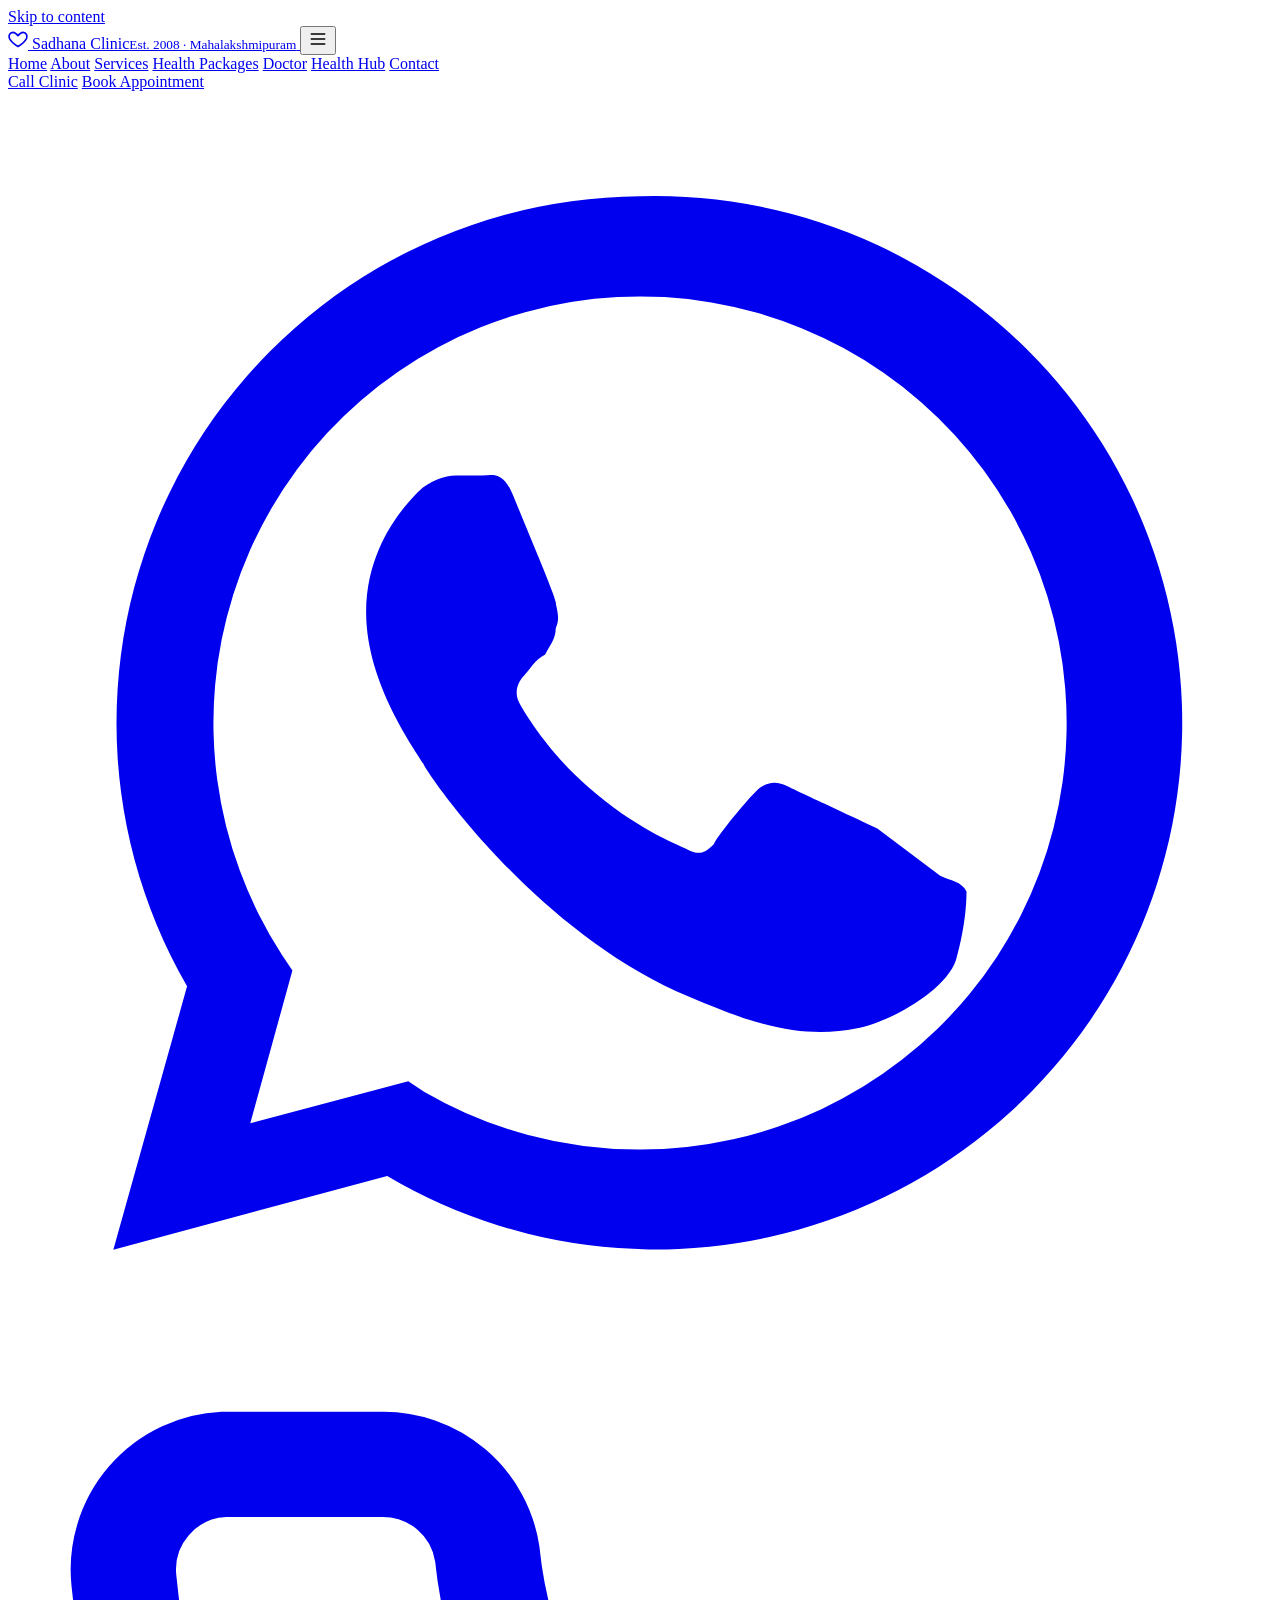
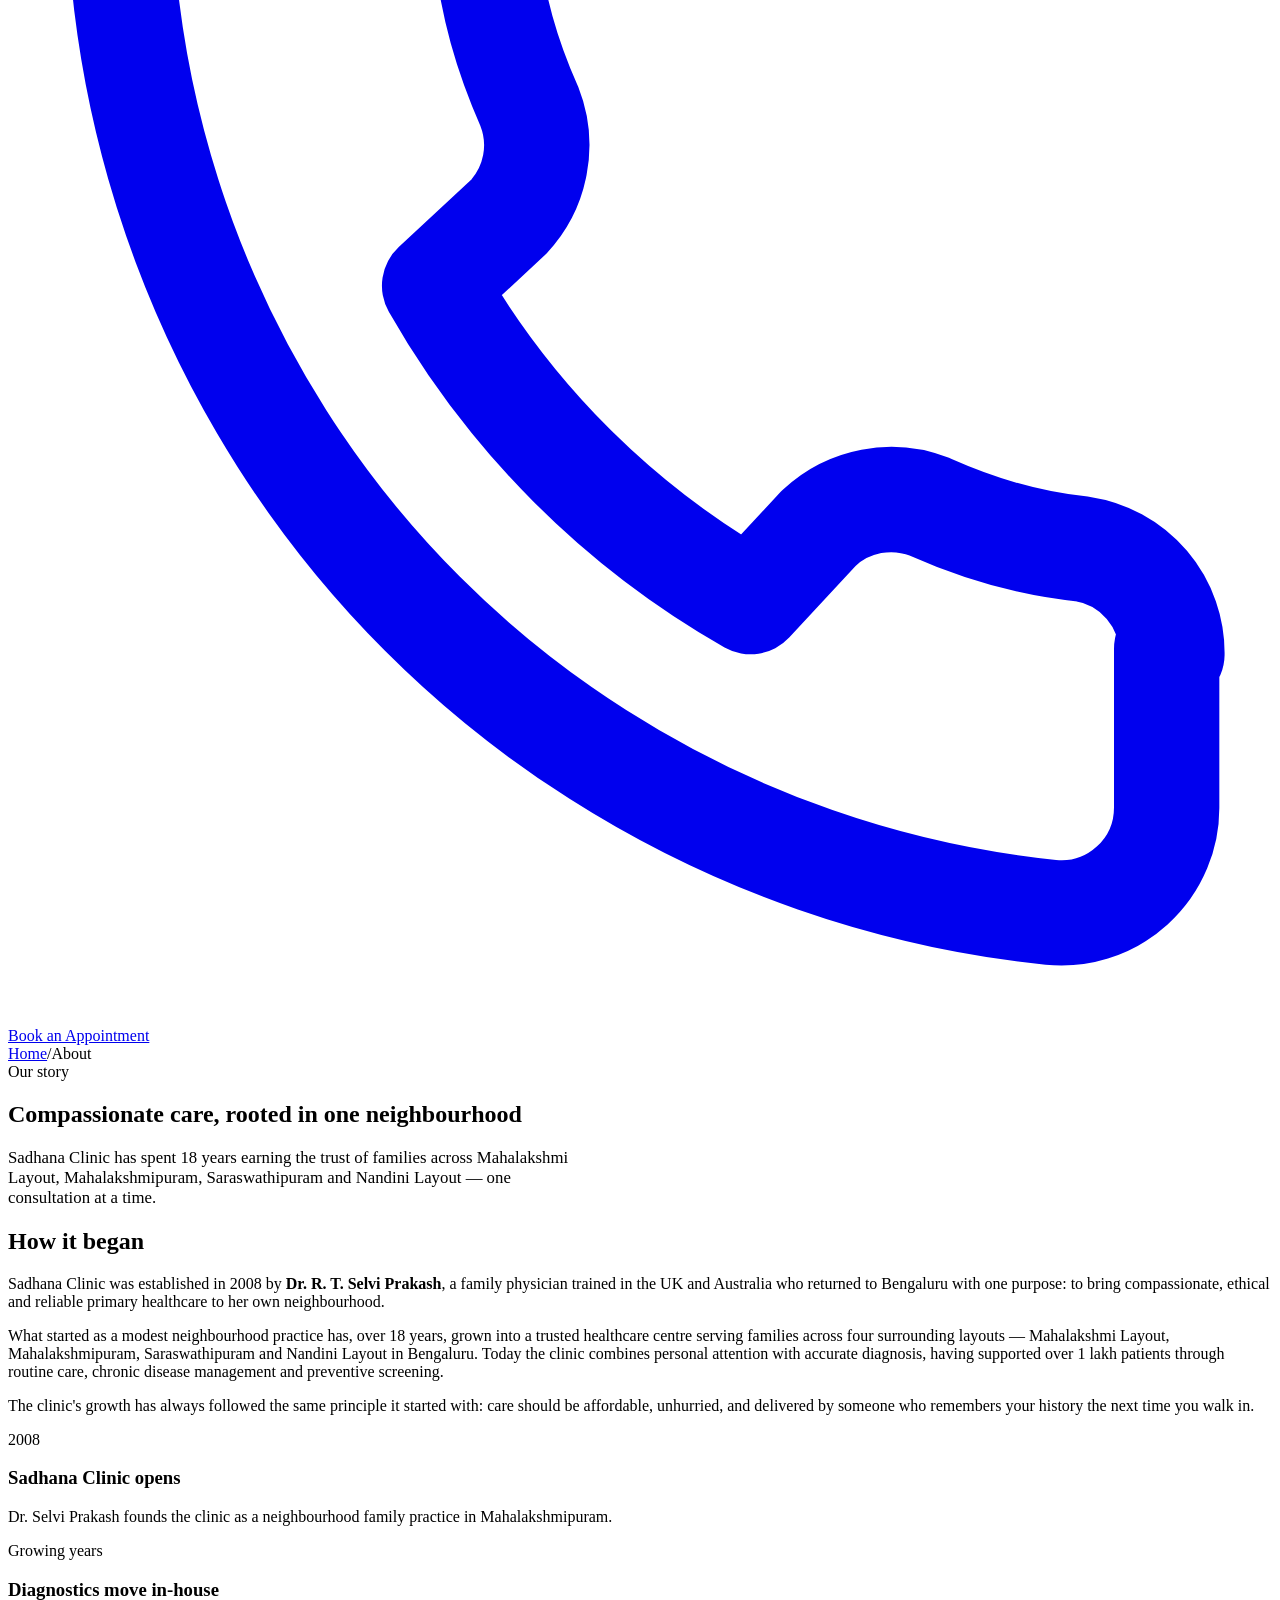
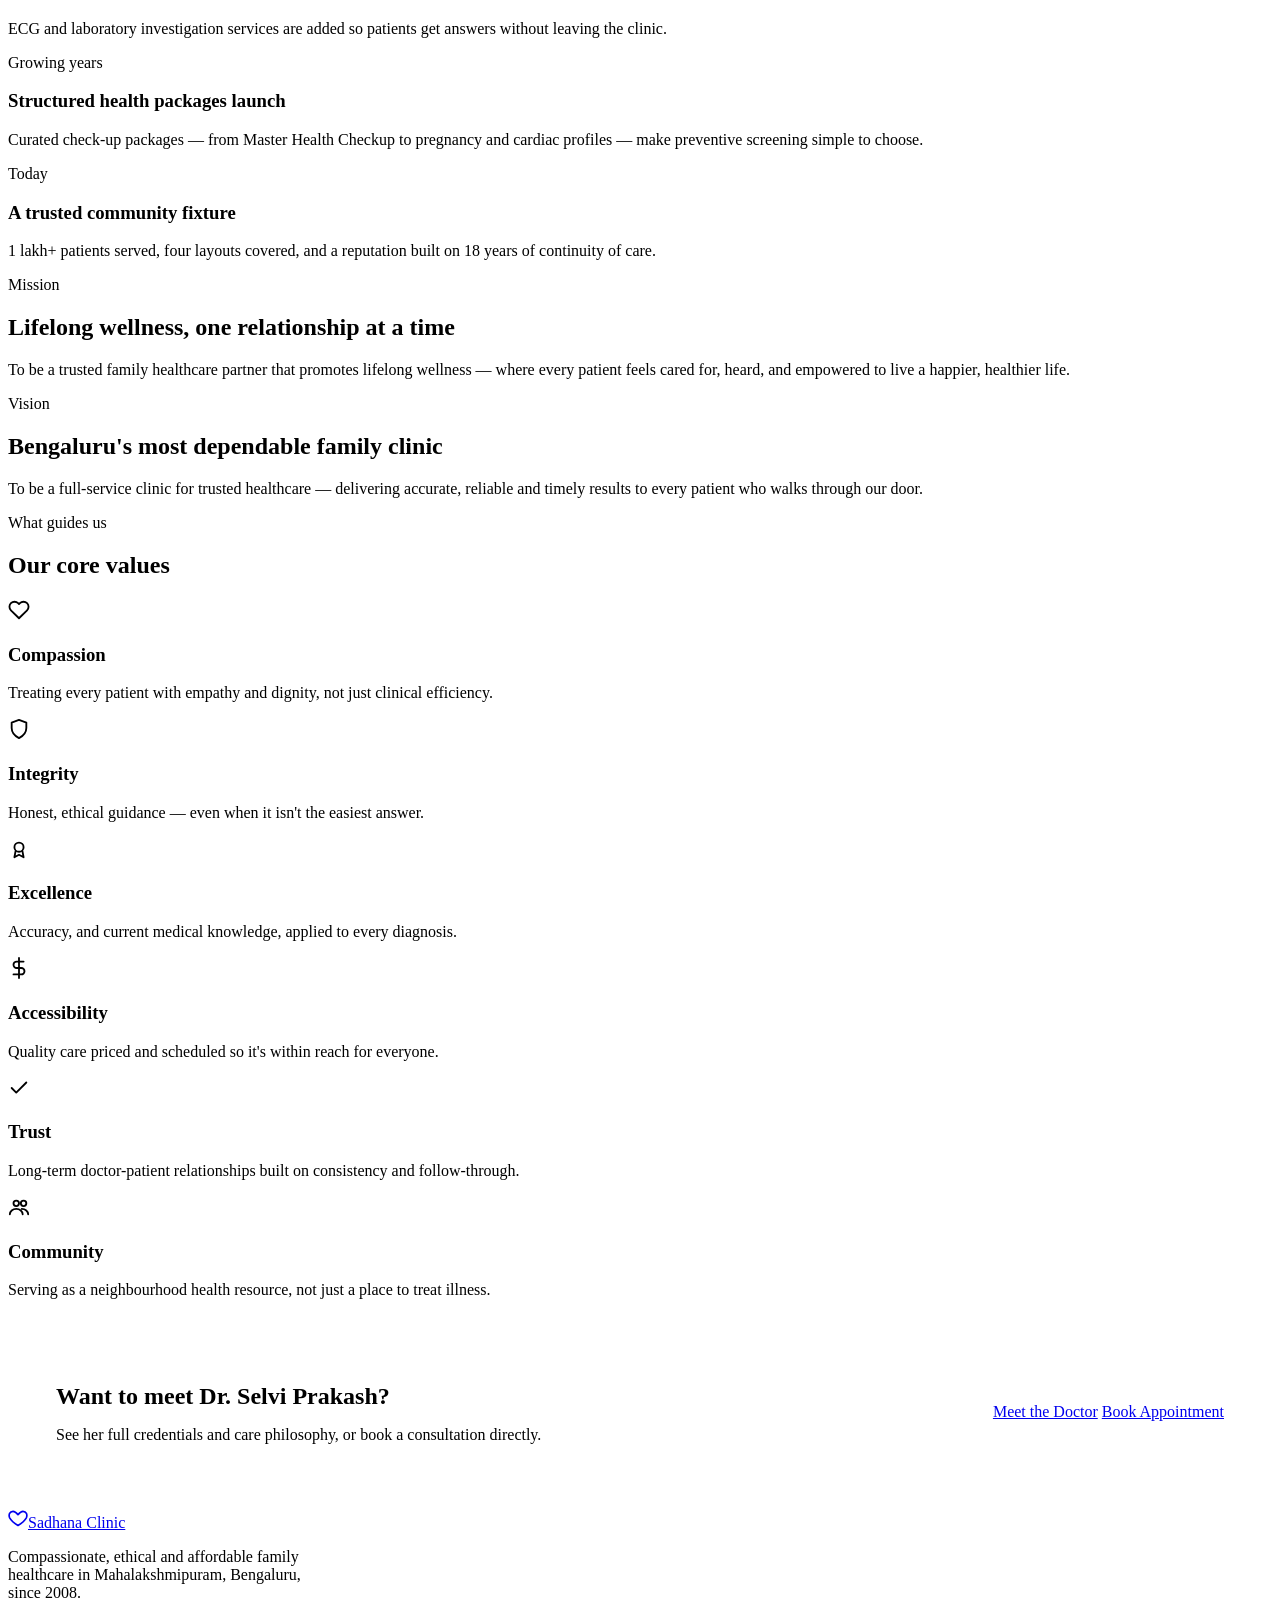
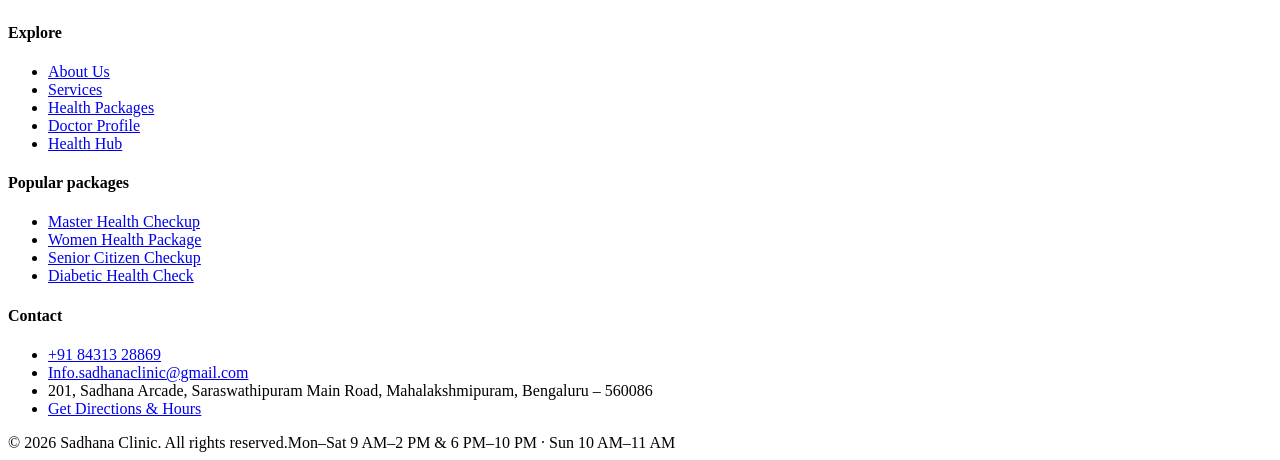
==== about.html @ 7c07351a "Add files via upload" ====
<!doctype html>
<html lang="en">
<head>
<meta charset="utf-8">
<meta name="viewport" content="width=device-width, initial-scale=1">
<title>About — Sadhana Clinic</title>
<meta name="description" content="The story, mission, vision and values behind Sadhana Clinic — a family healthcare practice in Mahalakshmipuram, Bengaluru since 2008.">
<link rel="stylesheet" href="assets/style.css">
</head>
<body>
<a class="skip-link" href="#main">Skip to content</a>

<header class="site">
  <div class="wrap nav-row">
    <a class="brand" href="index.html">
      <span class="mark" aria-hidden="true"><svg width="20" height="20" viewBox="0 0 24 24" fill="none" stroke="currentColor" stroke-width="2" stroke-linecap="round" stroke-linejoin="round"><path d="M12 21s-7.5-4.6-10-9.2C.4 8.1 2 4 6 4c2.3 0 3.7 1.2 6 4 2.3-2.8 3.7-4 6-4 4 0 5.6 4.1 4 7.8-2.5 4.6-10 9.2-10 9.2Z"/></svg></span>
      <span>Sadhana Clinic<small>Est. 2008 · Mahalakshmipuram</small></span>
    </a>
    <button class="nav-toggle" aria-label="Toggle menu" aria-expanded="false"><svg width="20" height="20" viewBox="0 0 24 24" fill="none" stroke="currentColor" stroke-width="2" stroke-linecap="round"><path d="M4 6h16M4 12h16M4 18h16"/></svg></button>
    <nav class="primary" aria-label="Primary">
      <a href="index.html">Home</a>
      <a href="about.html" aria-current="page">About</a>
      <a href="services.html">Services</a>
      <a href="packages.html">Health Packages</a>
      <a href="doctor.html">Doctor</a>
      <a href="health-hub.html">Health Hub</a>
      <a href="contact.html">Contact</a>
    </nav>
    <div class="nav-cta">
      <a class="btn ghost sm" href="tel:+918431328869">Call Clinic</a>
      <a class="btn primary sm" href="contact.html#appointment">Book Appointment</a>
    </div>
  </div>
</header>

<div class="floating-stack">
  <a class="fab whatsapp" href="https://wa.me/918431328869" aria-label="Chat on WhatsApp" target="_blank" rel="noopener"><svg viewBox="0 0 24 24" fill="currentColor" aria-hidden="true"><path d="M12 2a10 10 0 0 0-8.6 15L2 22l5.2-1.4A10 10 0 1 0 12 2Zm0 18.1a8.1 8.1 0 0 1-4.1-1.1l-.3-.2-3 .8.8-2.9-.2-.3A8.1 8.1 0 1 1 12 20.1Zm4.5-6.1c-.2-.1-1.5-.7-1.7-.8-.2-.1-.4-.1-.6.1-.2.2-.7.8-.8 1-.2.2-.3.2-.5.1-.2-.1-1-.4-1.9-1.2-.7-.6-1.2-1.4-1.3-1.6-.1-.2 0-.4.1-.5.1-.1.2-.3.4-.4.1-.2.2-.3.2-.5.1-.2 0-.4 0-.5s-.6-1.5-.8-2c-.2-.5-.4-.4-.6-.4h-.5c-.2 0-.5.1-.7.3-.2.2-1 1-1 2.3 0 1.4 1 2.7 1.1 2.9.1.2 2 3 4.8 4.3.7.3 1.2.5 1.6.6.7.2 1.3.2 1.8.1.6-.1 1.7-.7 1.9-1.3.2-.7.2-1.2.2-1.3-.1-.2-.3-.2-.5-.3Z"/></svg></a>
  <a class="fab call" href="tel:+918431328869" aria-label="Call Sadhana Clinic"><svg viewBox="0 0 24 24" fill="none" stroke="currentColor" stroke-width="2" stroke-linecap="round" stroke-linejoin="round" aria-hidden="true"><path d="M22 16.9v3a2 2 0 0 1-2.2 2 19.8 19.8 0 0 1-8.6-3 19.5 19.5 0 0 1-6-6 19.8 19.8 0 0 1-3-8.7A2 2 0 0 1 4.1 2h3a2 2 0 0 1 2 1.7c.1 1 .4 2 .8 2.9a2 2 0 0 1-.4 2.1L8.1 10a16 16 0 0 0 6 6l1.3-1.4a2 2 0 0 1 2.1-.4c.9.4 1.9.7 2.9.8a2 2 0 0 1 1.7 2Z"/></svg></a>
</div>
<div class="mobile-book-bar"><a class="btn primary" href="contact.html#appointment">Book an Appointment</a></div>

<main id="main">

<section class="page-hero">
  <div class="wrap">
    <div class="breadcrumb"><a href="index.html">Home</a><span>/</span><span>About</span></div>
    <span class="eyebrow">Our story</span>
    <h1>Compassionate care, rooted in one neighbourhood</h1>
    <p style="font-size:1.05rem;max-width:70ch">Sadhana Clinic has spent 18 years earning the trust of families across Mahalakshmi Layout, Mahalakshmipuram, Saraswathipuram and Nandini Layout — one consultation at a time.</p>
  </div>
</section>

<section>
  <div class="wrap two-col">
    <div>
      <h2>How it began</h2>
      <p>Sadhana Clinic was established in 2008 by <strong>Dr. R. T. Selvi Prakash</strong>, a family physician trained in the UK and Australia who returned to Bengaluru with one purpose: to bring compassionate, ethical and reliable primary healthcare to her own neighbourhood.</p>
      <p>What started as a modest neighbourhood practice has, over 18 years, grown into a trusted healthcare centre serving families across four surrounding layouts — Mahalakshmi Layout, Mahalakshmipuram, Saraswathipuram and Nandini Layout in Bengaluru. Today the clinic combines personal attention with accurate diagnosis, having supported over 1 lakh patients through routine care, chronic disease management and preventive screening.</p>
      <p>The clinic's growth has always followed the same principle it started with: care should be affordable, unhurried, and delivered by someone who remembers your history the next time you walk in.</p>
    </div>
    <div class="timeline">
      <div class="item"><span class="yr">2008</span><h3>Sadhana Clinic opens</h3><p class="muted">Dr. Selvi Prakash founds the clinic as a neighbourhood family practice in Mahalakshmipuram.</p></div>
      <div class="item"><span class="yr">Growing years</span><h3>Diagnostics move in-house</h3><p class="muted">ECG and laboratory investigation services are added so patients get answers without leaving the clinic.</p></div>
      <div class="item"><span class="yr">Growing years</span><h3>Structured health packages launch</h3><p class="muted">Curated check-up packages — from Master Health Checkup to pregnancy and cardiac profiles — make preventive screening simple to choose.</p></div>
      <div class="item"><span class="yr">Today</span><h3>A trusted community fixture</h3><p class="muted">1 lakh+ patients served, four layouts covered, and a reputation built on 18 years of continuity of care.</p></div>
    </div>
  </div>
</section>

<section class="band-alt">
  <div class="wrap two-col">
    <div class="card raised">
      <span class="eyebrow">Mission</span>
      <h2 style="font-size:1.5rem">Lifelong wellness, one relationship at a time</h2>
      <p class="muted">To be a trusted family healthcare partner that promotes lifelong wellness — where every patient feels cared for, heard, and empowered to live a happier, healthier life.</p>
    </div>
    <div class="card raised">
      <span class="eyebrow">Vision</span>
      <h2 style="font-size:1.5rem">Bengaluru's most dependable family clinic</h2>
      <p class="muted">To be a full-service clinic for trusted healthcare — delivering accurate, reliable and timely results to every patient who walks through our door.</p>
    </div>
  </div>
</section>

<section>
  <div class="wrap">
    <div class="section-head center">
      <span class="eyebrow">What guides us</span>
      <h2>Our core values</h2>
    </div>
    <div class="values-grid">
      <div class="card"><span class="ic" aria-hidden="true"><svg width="22" height="22" viewBox="0 0 24 24" fill="none" stroke="currentColor" stroke-width="2" stroke-linecap="round" stroke-linejoin="round"><path d="M20.8 4.6a5.5 5.5 0 0 0-7.8 0L12 5.6l-1-1a5.5 5.5 0 1 0-7.8 7.8L12 21l8.8-8.6a5.5 5.5 0 0 0 0-7.8Z"/></svg></span><h3>Compassion</h3><p class="muted">Treating every patient with empathy and dignity, not just clinical efficiency.</p></div>
      <div class="card"><span class="ic" aria-hidden="true"><svg width="22" height="22" viewBox="0 0 24 24" fill="none" stroke="currentColor" stroke-width="2" stroke-linecap="round" stroke-linejoin="round"><path d="M12 2 4 5v6c0 5 3.4 8.7 8 11 4.6-2.3 8-6 8-11V5Z"/></svg></span><h3>Integrity</h3><p class="muted">Honest, ethical guidance — even when it isn't the easiest answer.</p></div>
      <div class="card"><span class="ic" aria-hidden="true"><svg width="22" height="22" viewBox="0 0 24 24" fill="none" stroke="currentColor" stroke-width="2" stroke-linecap="round" stroke-linejoin="round"><path d="M12 15a5 5 0 1 0 0-10 5 5 0 0 0 0 10Z"/><path d="M8.2 14.5 7 21l5-2.7L17 21l-1.2-6.5"/></svg></span><h3>Excellence</h3><p class="muted">Accuracy, and current medical knowledge, applied to every diagnosis.</p></div>
      <div class="card"><span class="ic" aria-hidden="true"><svg width="22" height="22" viewBox="0 0 24 24" fill="none" stroke="currentColor" stroke-width="2" stroke-linecap="round" stroke-linejoin="round"><path d="M12 1v22M17 5H9.5a3.5 3.5 0 0 0 0 7h5a3.5 3.5 0 0 1 0 7H6"/></svg></span><h3>Accessibility</h3><p class="muted">Quality care priced and scheduled so it's within reach for everyone.</p></div>
      <div class="card"><span class="ic" aria-hidden="true"><svg width="22" height="22" viewBox="0 0 24 24" fill="none" stroke="currentColor" stroke-width="2" stroke-linecap="round" stroke-linejoin="round"><path d="M20 6 9 17l-5-5"/></svg></span><h3>Trust</h3><p class="muted">Long-term doctor-patient relationships built on consistency and follow-through.</p></div>
      <div class="card"><span class="ic" aria-hidden="true"><svg width="22" height="22" viewBox="0 0 24 24" fill="none" stroke="currentColor" stroke-width="2" stroke-linecap="round" stroke-linejoin="round"><circle cx="9" cy="8" r="3"/><circle cx="17" cy="8" r="3"/><path d="M2 20c0-3.3 3.1-6 7-6s7 2.7 7 6M15 14c3.9 0 7 2.7 7 6"/></svg></span><h3>Community</h3><p class="muted">Serving as a neighbourhood health resource, not just a place to treat illness.</p></div>
    </div>
  </div>
</section>

<section class="band-alt" id="contact-cta">
  <div class="wrap card raised" style="padding:clamp(28px,4vw,48px); display:flex; flex-wrap:wrap; gap:24px; align-items:center; justify-content:space-between;">
    <div><h2 style="margin-bottom:.3em">Want to meet Dr. Selvi Prakash?</h2><p class="muted mt-0">See her full credentials and care philosophy, or book a consultation directly.</p></div>
    <div class="hero-ctas" style="margin:0">
      <a class="btn primary" href="doctor.html">Meet the Doctor</a>
      <a class="btn ghost" href="contact.html#appointment">Book Appointment</a>
    </div>
  </div>
</section>

</main>

<footer class="site">
  <div class="wrap foot-grid">
    <div>
      <a class="brand" href="index.html" style="margin-bottom:12px;"><span class="mark" aria-hidden="true"><svg width="20" height="20" viewBox="0 0 24 24" fill="none" stroke="currentColor" stroke-width="2" stroke-linecap="round" stroke-linejoin="round"><path d="M12 21s-7.5-4.6-10-9.2C.4 8.1 2 4 6 4c2.3 0 3.7 1.2 6 4 2.3-2.8 3.7-4 6-4 4 0 5.6 4.1 4 7.8-2.5 4.6-10 9.2-10 9.2Z"/></svg></span><span>Sadhana Clinic</span></a>
      <p class="muted" style="max-width:38ch">Compassionate, ethical and affordable family healthcare in Mahalakshmipuram, Bengaluru, since 2008.</p>
    </div>
    <div><h4>Explore</h4><ul><li><a href="about.html">About Us</a></li><li><a href="services.html">Services</a></li><li><a href="packages.html">Health Packages</a></li><li><a href="doctor.html">Doctor Profile</a></li><li><a href="health-hub.html">Health Hub</a></li></ul></div>
    <div><h4>Popular packages</h4><ul><li><a href="packages.html#master-health-checkup">Master Health Checkup</a></li><li><a href="packages.html#women-health-package">Women Health Package</a></li><li><a href="packages.html#senior-citizen-health-checkup">Senior Citizen Checkup</a></li><li><a href="packages.html#diabetic-health-check-up">Diabetic Health Check</a></li></ul></div>
    <div><h4>Contact</h4><ul><li><a href="tel:+918431328869">+91 84313 28869</a></li><li><a href="mailto:Info.sadhanaclinic@gmail.com">Info.sadhanaclinic@gmail.com</a></li><li><span class="muted">201, Sadhana Arcade, Saraswathipuram Main Road, Mahalakshmipuram, Bengaluru – 560086</span></li><li><a href="contact.html">Get Directions &amp; Hours</a></li></ul></div>
  </div>
  <div class="wrap foot-bottom"><span>© <span data-year>2026</span> Sadhana Clinic. All rights reserved.</span><span>Mon–Sat 9 AM–2 PM &amp; 6 PM–10 PM · Sun 10 AM–11 AM</span></div>
</footer>

<script src="assets/script.js"></script>
</body>
</html>
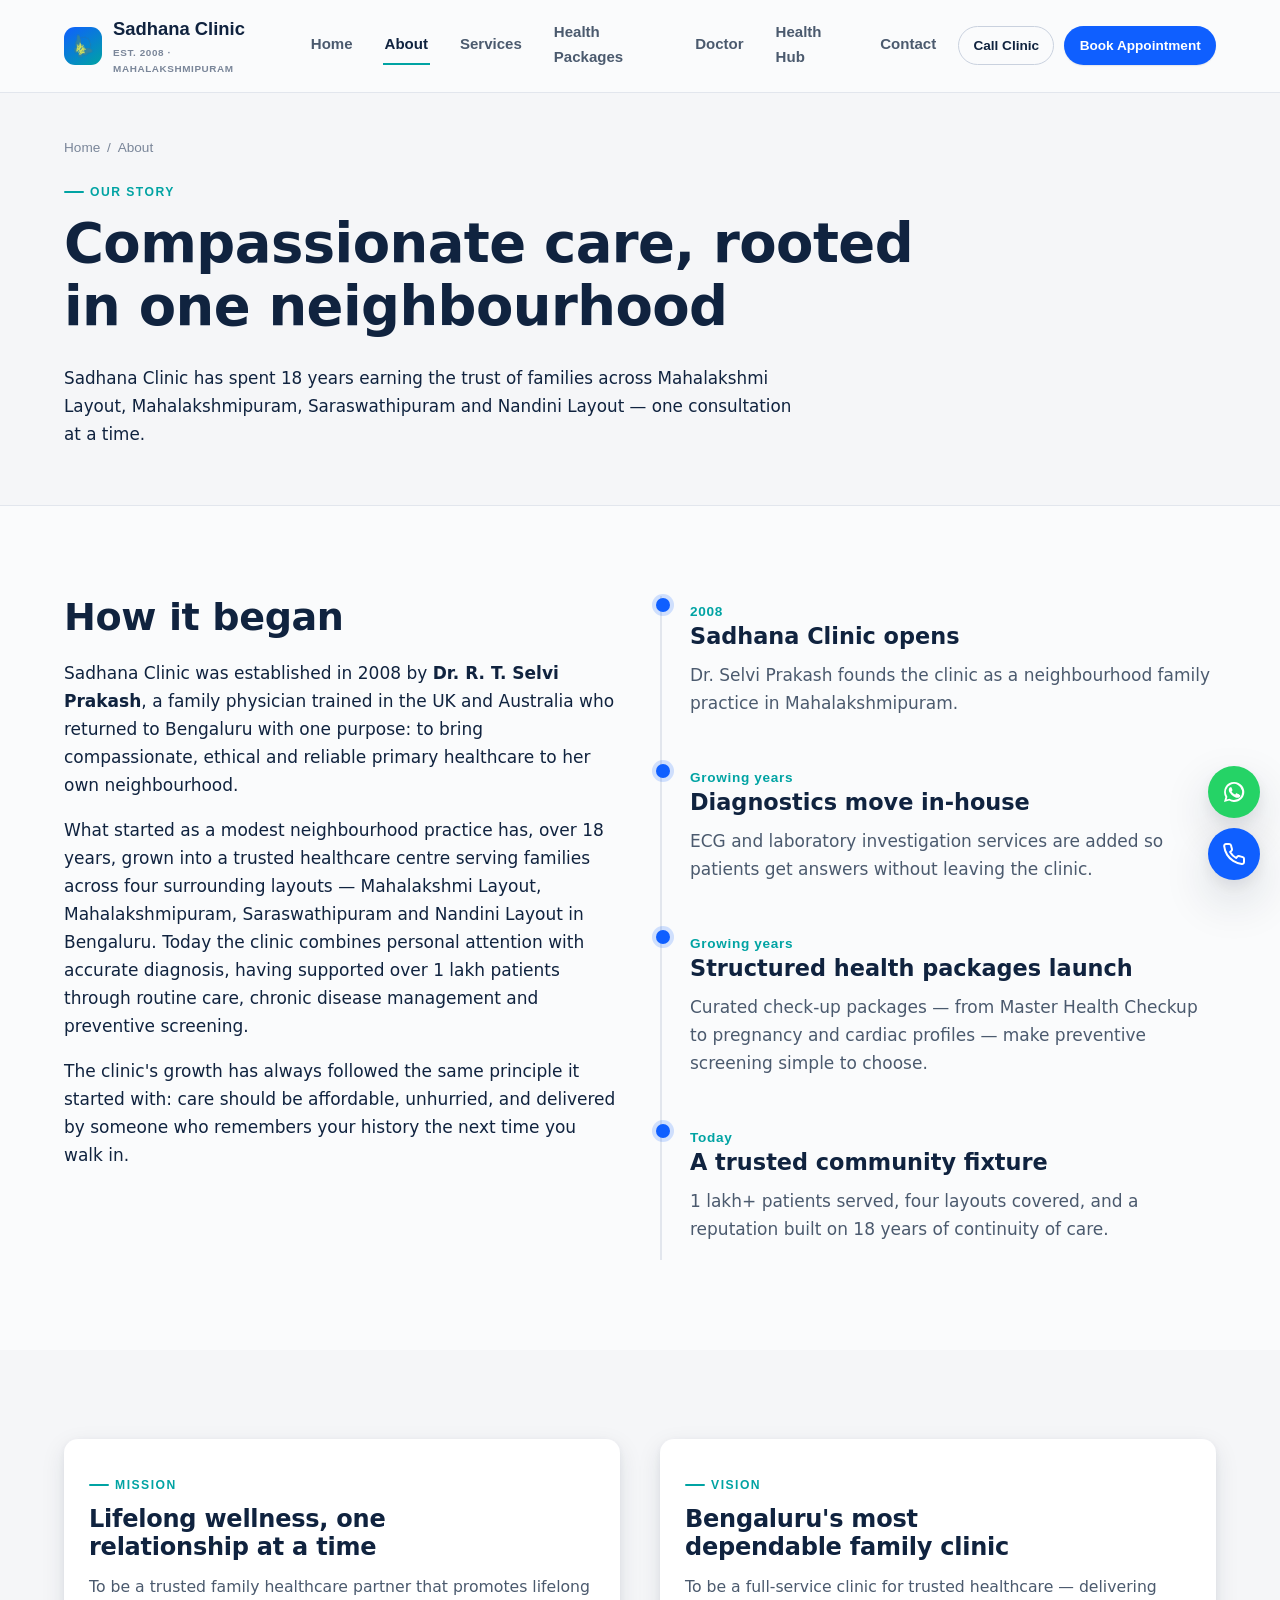
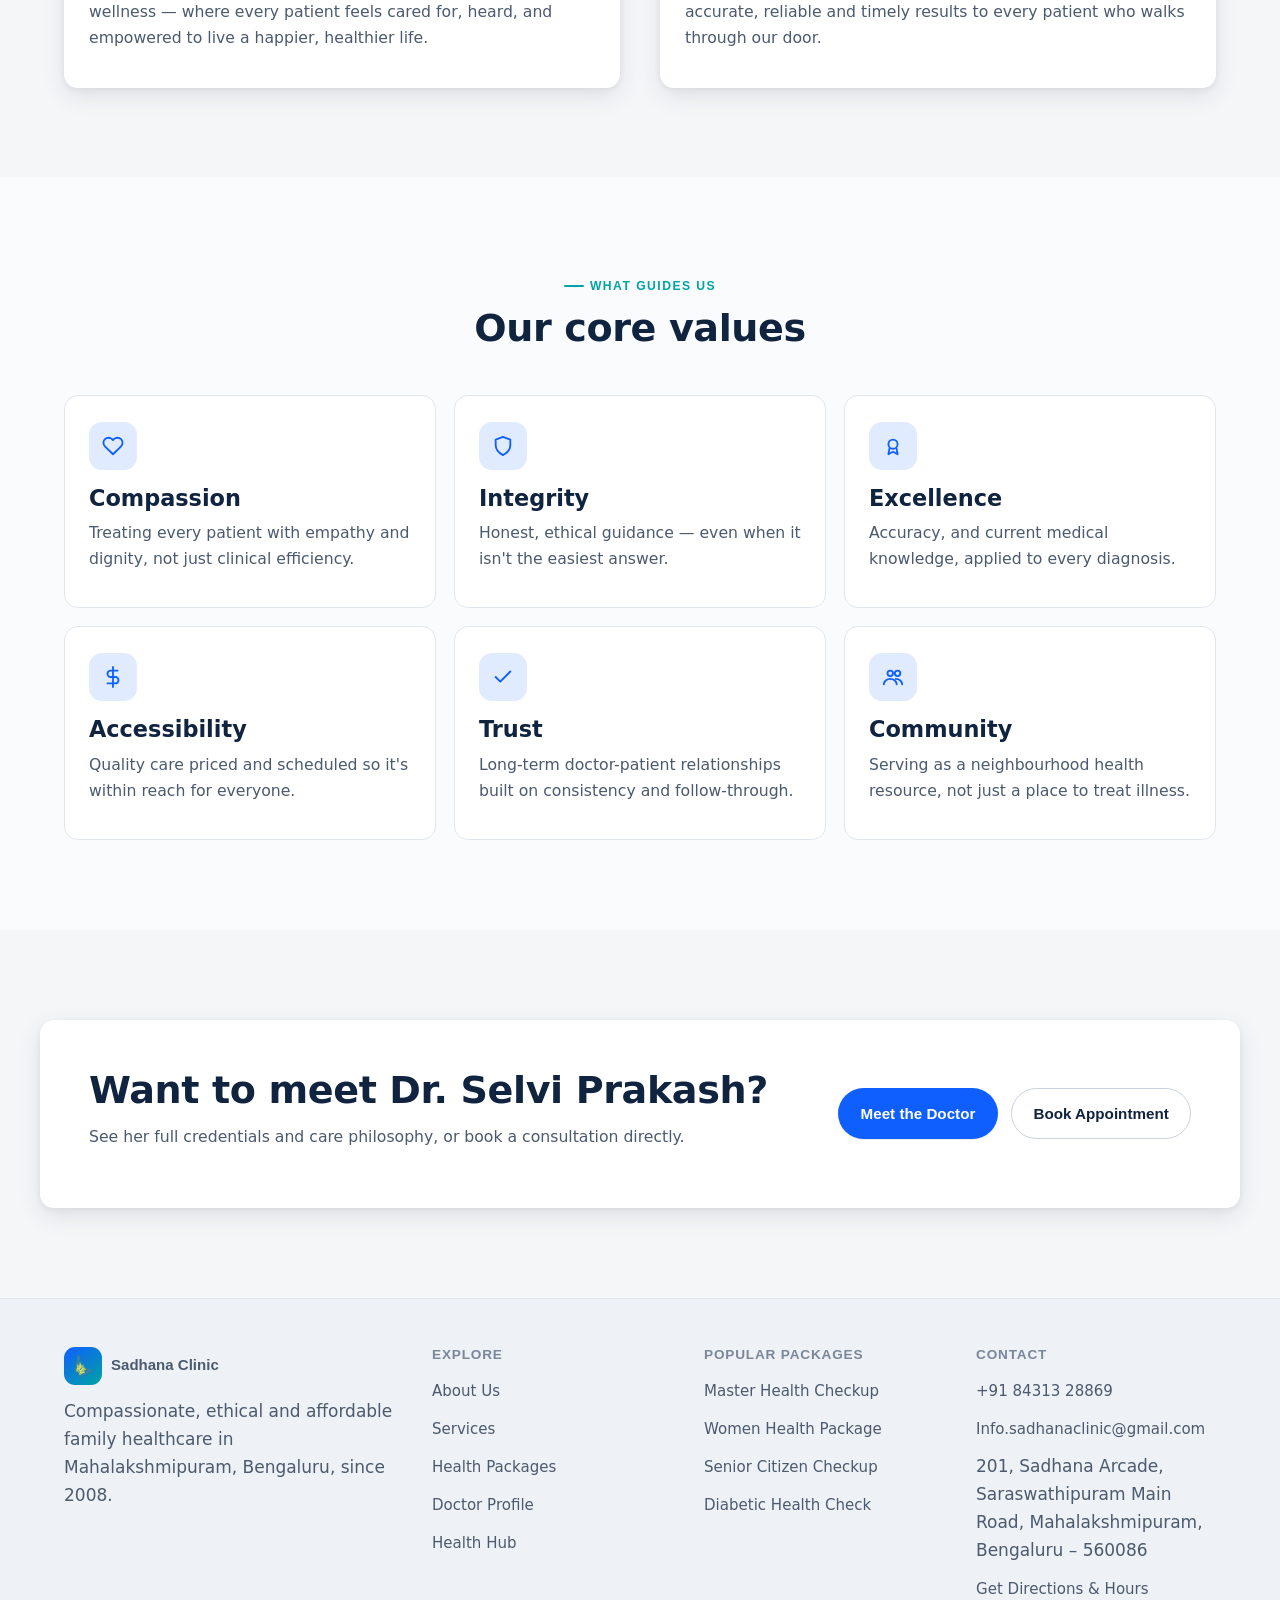
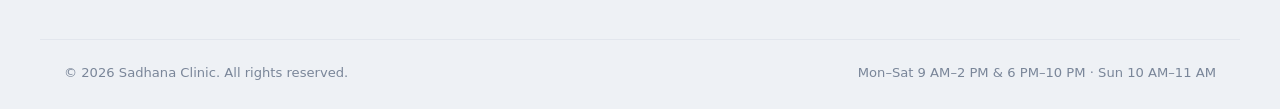
==== commit 8d0d4cfe: "Add files via upload" ====
--- a/about.html
+++ b/about.html
@@ -3,6 +3,8 @@
 <head>
 <meta charset="utf-8">
 <meta name="viewport" content="width=device-width, initial-scale=1">
+<link rel="icon" href="assets/img/logo-mark.webp" type="image/webp">
+<link rel="apple-touch-icon" href="assets/img/logo-mark.webp">
 <title>About — Sadhana Clinic</title>
 <meta name="description" content="The story, mission, vision and values behind Sadhana Clinic — a family healthcare practice in Mahalakshmipuram, Bengaluru since 2008.">
 <link rel="stylesheet" href="assets/style.css">
@@ -13,7 +15,7 @@
 <header class="site">
   <div class="wrap nav-row">
     <a class="brand" href="index.html">
-      <span class="mark" aria-hidden="true"><svg width="20" height="20" viewBox="0 0 24 24" fill="none" stroke="currentColor" stroke-width="2" stroke-linecap="round" stroke-linejoin="round"><path d="M12 21s-7.5-4.6-10-9.2C.4 8.1 2 4 6 4c2.3 0 3.7 1.2 6 4 2.3-2.8 3.7-4 6-4 4 0 5.6 4.1 4 7.8-2.5 4.6-10 9.2-10 9.2Z"/></svg></span>
+      <span class="mark" aria-hidden="true"><img src="assets/img/logo-mark.webp" alt="" width="24" height="24" style="width:24px;height:24px;object-fit:contain;"></span>
       <span>Sadhana Clinic<small>Est. 2008 · Mahalakshmipuram</small></span>
     </a>
     <button class="nav-toggle" aria-label="Toggle menu" aria-expanded="false"><svg width="20" height="20" viewBox="0 0 24 24" fill="none" stroke="currentColor" stroke-width="2" stroke-linecap="round"><path d="M4 6h16M4 12h16M4 18h16"/></svg></button>
@@ -114,7 +116,7 @@
 <footer class="site">
   <div class="wrap foot-grid">
     <div>
-      <a class="brand" href="index.html" style="margin-bottom:12px;"><span class="mark" aria-hidden="true"><svg width="20" height="20" viewBox="0 0 24 24" fill="none" stroke="currentColor" stroke-width="2" stroke-linecap="round" stroke-linejoin="round"><path d="M12 21s-7.5-4.6-10-9.2C.4 8.1 2 4 6 4c2.3 0 3.7 1.2 6 4 2.3-2.8 3.7-4 6-4 4 0 5.6 4.1 4 7.8-2.5 4.6-10 9.2-10 9.2Z"/></svg></span><span>Sadhana Clinic</span></a>
+      <a class="brand" href="index.html" style="margin-bottom:12px;"><span class="mark" aria-hidden="true"><img src="assets/img/logo-mark.webp" alt="" width="24" height="24" style="width:24px;height:24px;object-fit:contain;"></span><span>Sadhana Clinic</span></a>
       <p class="muted" style="max-width:38ch">Compassionate, ethical and affordable family healthcare in Mahalakshmipuram, Bengaluru, since 2008.</p>
     </div>
     <div><h4>Explore</h4><ul><li><a href="about.html">About Us</a></li><li><a href="services.html">Services</a></li><li><a href="packages.html">Health Packages</a></li><li><a href="doctor.html">Doctor Profile</a></li><li><a href="health-hub.html">Health Hub</a></li></ul></div>
--- a/assets/style.css
+++ b/assets/style.css
@@ -0,0 +1,412 @@
+/* ============================================================
+   Sadhana Clinic — Design System
+   Palette: Medical Blue / Healthcare Teal / Emerald
+   Type: Manrope (display) + Source Sans Pro (body) + Inter (data/UI)
+   ============================================================ */
+
+@import url('https://fonts.googleapis.com/css2?family=Manrope:wght@500;600;700;800&family=Source+Sans+Pro:ital,wght@0,400;0,600;0,700;1,400&family=Inter:wght@500;600;700&display=swap');
+
+:root{
+  /* ---- brand colors (fixed across themes) ---- */
+  --brand-blue: #0F5FFF;
+  --brand-blue-dim: #0B47C2;
+  --brand-teal: #00A3A3;
+  --brand-emerald: #10B981;
+  --brand-amber: #F59E0B;
+  --brand-rose: #E11D48;
+
+  /* ---- light theme tokens ---- */
+  --surface: #FAFBFC;
+  --surface-alt: #F5F6F8;
+  --surface-card: #FFFFFF;
+  --surface-sunken: #EEF1F5;
+  --border: #E2E6ED;
+  --border-strong: #C9D1DE;
+
+  --ink: #10233F;
+  --ink-soft: #4B5A6E;
+  --ink-faint: #7A8699;
+
+  --accent: var(--brand-blue);
+  --accent-ink: #FFFFFF;
+  --accent-2: var(--brand-teal);
+  --accent-3: var(--brand-emerald);
+
+  --success: #0E8F5F;
+  --warning: #B36B00;
+  --error: #C81E45;
+  --info: var(--brand-blue);
+
+  --shadow-sm: 0 1px 2px rgba(16,35,63,.06), 0 1px 1px rgba(16,35,63,.04);
+  --shadow-md: 0 8px 24px rgba(16,35,63,.10), 0 2px 6px rgba(16,35,63,.06);
+  --shadow-lg: 0 20px 48px rgba(16,35,63,.16), 0 6px 16px rgba(16,35,63,.08);
+
+  --radius-sm: 8px;
+  --radius-md: 14px;
+  --radius-lg: 22px;
+  --radius-pill: 999px;
+
+  --max-width: 1200px;
+  color-scheme: light;
+}
+
+@media (prefers-color-scheme: dark){
+  :root:not([data-theme="light"]){
+    --surface: #0B1220;
+    --surface-alt: #0F1A2B;
+    --surface-card: #131F33;
+    --surface-sunken: #0A0F1A;
+    --border: #223049;
+    --border-strong: #2E3F5C;
+
+    --ink: #EAF0FA;
+    --ink-soft: #AAB7CC;
+    --ink-faint: #7C8AA3;
+
+    --accent: #5C93FF;
+    --accent-ink: #05122B;
+    --accent-2: #2FD1D1;
+    --accent-3: #34D399;
+
+    --success: #34D399;
+    --warning: #F6B93B;
+    --error: #FB7185;
+    --info: #5C93FF;
+
+    --shadow-sm: 0 1px 2px rgba(0,0,0,.35);
+    --shadow-md: 0 10px 28px rgba(0,0,0,.45);
+    --shadow-lg: 0 24px 56px rgba(0,0,0,.55);
+    color-scheme: dark;
+  }
+}
+:root[data-theme="dark"]{
+  --surface: #0B1220;
+  --surface-alt: #0F1A2B;
+  --surface-card: #131F33;
+  --surface-sunken: #0A0F1A;
+  --border: #223049;
+  --border-strong: #2E3F5C;
+
+  --ink: #EAF0FA;
+  --ink-soft: #AAB7CC;
+  --ink-faint: #7C8AA3;
+
+  --accent: #5C93FF;
+  --accent-ink: #05122B;
+  --accent-2: #2FD1D1;
+  --accent-3: #34D399;
+
+  --success: #34D399;
+  --warning: #F6B93B;
+  --error: #FB7185;
+  --info: #5C93FF;
+
+  --shadow-sm: 0 1px 2px rgba(0,0,0,.35);
+  --shadow-md: 0 10px 28px rgba(0,0,0,.45);
+  --shadow-lg: 0 24px 56px rgba(0,0,0,.55);
+  color-scheme: dark;
+}
+
+*{ box-sizing: border-box; }
+html{ scroll-behavior: smooth; }
+body{
+  margin: 0;
+  background: var(--surface);
+  color: var(--ink);
+  font-family: 'Source Sans Pro', system-ui, -apple-system, Segoe UI, sans-serif;
+  font-size: 17px;
+  line-height: 1.65;
+  -webkit-font-smoothing: antialiased;
+}
+img{ max-width: 100%; display:block; }
+a{ color: var(--accent); text-decoration: none; }
+h1,h2,h3,h4{
+  font-family: 'Manrope', system-ui, sans-serif;
+  color: var(--ink);
+  line-height: 1.15;
+  margin: 0 0 .5em;
+  text-wrap: balance;
+  font-weight: 700;
+}
+h1{ font-size: clamp(2.1rem, 3.4vw + 1rem, 3.4rem); font-weight: 800; letter-spacing: -.01em; }
+h2{ font-size: clamp(1.7rem, 1.6vw + 1.1rem, 2.5rem); font-weight: 800; letter-spacing: -.01em; }
+h3{ font-size: clamp(1.2rem, .6vw + 1rem, 1.4rem); }
+p{ margin: 0 0 1em; max-width: 68ch; }
+.tabular{ font-variant-numeric: tabular-nums; font-family: 'Inter', system-ui, sans-serif; }
+.eyebrow{
+  font-family: 'Inter', sans-serif; font-weight: 700; font-size: .76rem;
+  letter-spacing: .12em; text-transform: uppercase; color: var(--accent-2);
+  display:inline-flex; align-items:center; gap:.5em; margin-bottom: .9em;
+}
+.eyebrow::before{ content:""; width: 20px; height: 2px; background: var(--accent-2); border-radius: 2px; }
+
+:focus-visible{ outline: 3px solid var(--accent); outline-offset: 2px; border-radius: 4px; }
+.skip-link{
+  position:absolute; left:-999px; top:auto; background:var(--accent); color:var(--accent-ink);
+  padding:.75em 1.2em; z-index:200; border-radius:0 0 8px 0;
+}
+.skip-link:focus{ left:0; top:0; }
+
+.wrap{ max-width: var(--max-width); margin: 0 auto; padding-inline: 24px; }
+section{ padding-block: clamp(48px, 7vw, 96px); }
+.band-alt{ background: var(--surface-alt); }
+.band-sunken{ background: var(--surface-sunken); }
+
+/* ---------------- Header / Nav ---------------- */
+header.site{
+  position: sticky; top:0; z-index: 100;
+  background: color-mix(in srgb, var(--surface) 88%, transparent);
+  backdrop-filter: blur(10px);
+  border-bottom: 1px solid var(--border);
+}
+.nav-row{ display:flex; align-items:center; justify-content:space-between; gap: 20px; padding-block: 14px; }
+.brand{ display:flex; align-items:center; gap:.6em; font-family:'Manrope',sans-serif; font-weight:800; font-size:1.15rem; color:var(--ink); }
+.brand .mark{
+  width:38px; height:38px; border-radius: 11px;
+  background: linear-gradient(145deg, var(--brand-blue), var(--brand-teal));
+  display:flex; align-items:center; justify-content:center; color:#fff; flex:none;
+}
+.brand small{ display:block; font-family:'Inter',sans-serif; font-weight:600; font-size:.62rem; color: var(--ink-faint); letter-spacing:.06em; text-transform:uppercase; }
+
+nav.primary{ display:flex; align-items:center; gap: 28px; }
+nav.primary a{
+  font-family:'Inter',sans-serif; font-weight:600; font-size:.94rem; color: var(--ink-soft);
+  padding: 6px 2px; border-bottom: 2px solid transparent;
+}
+nav.primary a:hover, nav.primary a[aria-current="page"]{ color: var(--ink); border-color: var(--accent-2); }
+.nav-cta{ display:flex; align-items:center; gap:10px; }
+.nav-toggle{ display:none; background:none; border:1px solid var(--border-strong); border-radius:10px; padding:8px 10px; color:var(--ink); }
+
+@media (max-width: 880px){
+  nav.primary{
+    position:fixed; inset: 62px 0 auto 0; background: var(--surface); border-bottom:1px solid var(--border);
+    flex-direction:column; align-items:flex-start; padding: 10px 24px 20px; gap: 4px;
+    transform: translateY(-8px); opacity:0; pointer-events:none; transition:.18s ease;
+    box-shadow: var(--shadow-md);
+  }
+  nav.primary.open{ transform:none; opacity:1; pointer-events:auto; }
+  nav.primary a{ padding: 10px 0; width:100%; border-bottom: 1px solid var(--border); }
+  .nav-toggle{ display:inline-flex; }
+  .nav-cta .btn.ghost{ display:none; }
+}
+
+/* ---------------- Buttons ---------------- */
+.btn{
+  display:inline-flex; align-items:center; justify-content:center; gap:.55em;
+  font-family:'Inter',sans-serif; font-weight:600; font-size:.95rem;
+  padding: .8em 1.4em; border-radius: var(--radius-pill); border: 1px solid transparent;
+  cursor:pointer; white-space:nowrap; transition:.15s ease;
+}
+.btn.primary{ background: var(--accent); color: var(--accent-ink); box-shadow: var(--shadow-sm); }
+.btn.primary:hover{ background: var(--brand-blue-dim); transform: translateY(-1px); }
+@media (prefers-color-scheme: dark){ :root:not([data-theme="light"]) .btn.primary:hover{ background: var(--accent); filter:brightness(1.12); } }
+:root[data-theme="dark"] .btn.primary:hover{ background: var(--accent); filter:brightness(1.12); }
+.btn.ghost{ background: transparent; border-color: var(--border-strong); color: var(--ink); }
+.btn.ghost:hover{ border-color: var(--accent); color: var(--accent); }
+.btn.teal{ background: var(--accent-2); color:#fff; }
+.btn.teal:hover{ filter:brightness(1.08); transform: translateY(-1px); }
+.btn.sm{ padding:.55em 1.05em; font-size:.85rem; }
+.btn svg{ width:1.1em; height:1.1em; flex:none; }
+
+/* ---------------- Hero ---------------- */
+.hero{ padding-block: clamp(40px,6vw,72px) clamp(48px,7vw,88px); }
+.hero-grid{ display:grid; grid-template-columns: 1.05fr .95fr; gap: clamp(24px,4vw,56px); align-items:center; }
+@media (max-width: 900px){ .hero-grid{ grid-template-columns: 1fr; } }
+.hero-badges{ display:flex; flex-wrap:wrap; gap:.6em; margin: 1.1em 0 1.4em; }
+.pill{
+  display:inline-flex; align-items:center; gap:.5em; font-family:'Inter',sans-serif; font-weight:600; font-size:.82rem;
+  color: var(--ink-soft); background: var(--surface-card); border:1px solid var(--border);
+  padding:.5em .95em; border-radius: var(--radius-pill);
+}
+.pill .dot{ width:8px; height:8px; border-radius:50%; background: var(--accent-3); flex:none; }
+.hero-ctas{ display:flex; flex-wrap:wrap; gap:.8em; margin-top: 1.6em; }
+
+.hero-stats{ display:grid; grid-template-columns: repeat(4,1fr); gap: 14px; margin-top: 2.2em; }
+@media (max-width:640px){ .hero-stats{ grid-template-columns: repeat(2,1fr);} }
+.stat{ background: var(--surface-card); border:1px solid var(--border); border-radius: var(--radius-md); padding: 16px 14px; text-align:left; }
+.stat .num{ font-family:'Manrope',sans-serif; font-weight:800; font-size: clamp(1.3rem,1.6vw,1.7rem); color: var(--accent); }
+.stat .lbl{ font-size:.78rem; color: var(--ink-soft); font-family:'Inter',sans-serif; }
+
+.hero-visual{
+  position:relative; border-radius: var(--radius-lg); overflow:hidden; aspect-ratio: 4/4.6;
+  background: linear-gradient(160deg, var(--brand-blue) 0%, var(--brand-teal) 100%);
+  box-shadow: var(--shadow-lg);
+}
+.hero-visual svg{ width:100%; height:100%; }
+.hero-float-card{
+  position:absolute; left:16px; right:16px; bottom:16px; background: var(--surface-card);
+  border-radius: var(--radius-md); padding: 14px 16px; box-shadow: var(--shadow-md);
+  display:flex; align-items:center; gap:12px;
+}
+.hero-float-card .ic{ width:42px; height:42px; border-radius:11px; background: var(--surface-sunken); display:flex; align-items:center; justify-content:center; color:var(--accent-3); flex:none; }
+.hero-float-card strong{ display:block; font-family:'Manrope',sans-serif; font-size:.95rem; }
+.hero-float-card span{ font-size:.8rem; color:var(--ink-soft); }
+
+/* ---------------- Section heading ---------------- */
+.section-head{ max-width: 720px; margin-bottom: clamp(28px,4vw,44px); }
+.section-head.center{ margin-inline:auto; text-align:center; }
+.section-head p{ color: var(--ink-soft); font-size: 1.05rem; }
+
+/* ---------------- Cards / Grids ---------------- */
+.grid{ display:grid; gap: 20px; }
+.grid.cols-3{ grid-template-columns: repeat(3,1fr); }
+.grid.cols-4{ grid-template-columns: repeat(4,1fr); }
+.grid.cols-6{ grid-template-columns: repeat(6,1fr); }
+@media (max-width: 980px){ .grid.cols-3,.grid.cols-4{ grid-template-columns: repeat(2,1fr);} .grid.cols-6{grid-template-columns:repeat(3,1fr);} }
+@media (max-width: 620px){ .grid.cols-3,.grid.cols-4,.grid.cols-6{ grid-template-columns: 1fr; } }
+
+.card{ background: var(--surface-card); border:1px solid var(--border); border-radius: var(--radius-md); padding: 26px 24px; }
+.card.raised{ box-shadow: var(--shadow-md); border-color: transparent; }
+.card .ic{
+  width:48px; height:48px; border-radius:13px; display:flex; align-items:center; justify-content:center;
+  background: color-mix(in srgb, var(--accent) 12%, transparent); color: var(--accent); margin-bottom: 16px;
+}
+.card.teal .ic{ background: color-mix(in srgb, var(--accent-2) 14%, transparent); color: var(--accent-2); }
+.card h3{ margin-bottom:.4em; }
+.card p{ color: var(--ink-soft); font-size:.98rem; margin-bottom: .6em; }
+.card ul.chips{ list-style:none; margin:12px 0 0; padding:0; display:flex; flex-wrap:wrap; gap:6px; }
+.card ul.chips li{ font-size:.78rem; font-family:'Inter',sans-serif; font-weight:600; color: var(--ink-soft); background: var(--surface-sunken); border-radius: var(--radius-pill); padding:.35em .8em; }
+
+.card-link{ display:inline-flex; align-items:center; gap:.35em; font-family:'Inter',sans-serif; font-weight:700; font-size:.88rem; color: var(--accent); margin-top: 8px; }
+.card-link svg{ width:1em; height:1em; transition:.15s; }
+.card:hover .card-link svg{ transform: translateX(3px); }
+
+/* ---------------- Values / timeline ---------------- */
+.values-grid{ display:grid; grid-template-columns: repeat(3,1fr); gap:18px; }
+@media (max-width:900px){ .values-grid{ grid-template-columns: repeat(2,1fr);} }
+@media (max-width:560px){ .values-grid{ grid-template-columns: 1fr;} }
+
+.timeline{ position:relative; padding-left: 28px; border-left: 2px solid var(--border); display:flex; flex-direction:column; gap: 28px; }
+.timeline .item{ position:relative; }
+.timeline .item::before{
+  content:""; position:absolute; left:-34.5px; top:2px; width:14px; height:14px; border-radius:50%;
+  background: var(--accent); box-shadow: 0 0 0 4px color-mix(in srgb, var(--accent) 18%, transparent);
+}
+.timeline .yr{ font-family:'Inter',sans-serif; font-weight:700; color: var(--accent-2); font-size:.85rem; letter-spacing:.05em; }
+
+/* ---------------- Packages ---------------- */
+.pkg-toolbar{ display:flex; flex-wrap:wrap; gap:10px; align-items:center; margin-bottom: 24px; }
+.chip-filter{
+  font-family:'Inter',sans-serif; font-weight:600; font-size:.85rem; color: var(--ink-soft);
+  background: var(--surface-card); border:1px solid var(--border); padding:.5em 1em; border-radius: var(--radius-pill); cursor:pointer;
+}
+.chip-filter[aria-pressed="true"]{ background: var(--accent); border-color: var(--accent); color: var(--accent-ink); }
+.search-box{
+  margin-left:auto; display:flex; align-items:center; gap:.5em; background: var(--surface-card);
+  border:1px solid var(--border); border-radius: var(--radius-pill); padding:.5em 1em; min-width: 220px;
+}
+.search-box input{ border:none; background:transparent; outline:none; color:var(--ink); font:inherit; width:100%; }
+.search-box svg{ width:1.1em; height:1.1em; color: var(--ink-faint); flex:none; }
+
+.pkg-card{ display:flex; flex-direction:column; }
+.pkg-card .cat{ font-family:'Inter',sans-serif; font-weight:700; font-size:.72rem; letter-spacing:.08em; text-transform:uppercase; color: var(--accent-2); }
+.pkg-price{ display:flex; align-items:baseline; gap:.5em; margin: .5em 0 .2em; }
+.pkg-price .now{ font-family:'Manrope',sans-serif; font-weight:800; font-size:1.5rem; color: var(--ink); }
+.pkg-price .was{ font-family:'Inter',sans-serif; text-decoration: line-through; color: var(--ink-faint); font-size:.95rem; }
+.pkg-price .save{ font-size:.72rem; font-weight:700; color:#fff; background: var(--accent-3); padding:.2em .55em; border-radius: var(--radius-pill); }
+.pkg-card ul.tests{ list-style:none; margin: 10px 0 16px; padding:0; display:flex; flex-direction:column; gap:6px; font-size:.88rem; color: var(--ink-soft); }
+.pkg-card ul.tests li{ display:flex; gap:.5em; }
+.pkg-card ul.tests li svg{ width:1.1em; height:1.1em; flex:none; color: var(--accent-3); margin-top:.15em; }
+.pkg-card .btn{ margin-top:auto; }
+
+/* ---------------- Stats band ---------------- */
+.stats-band{ background: linear-gradient(120deg, var(--brand-blue), var(--brand-teal)); color:#fff; border-radius: var(--radius-lg); padding: clamp(28px,4vw,48px); }
+.stats-band .grid{ grid-template-columns: repeat(4,1fr); text-align:center; }
+@media (max-width:700px){ .stats-band .grid{ grid-template-columns: repeat(2,1fr);} }
+.stats-band .num{ font-family:'Manrope',sans-serif; font-weight:800; font-size: clamp(2rem,3vw,2.7rem); }
+.stats-band .lbl{ font-family:'Inter',sans-serif; font-size:.85rem; opacity:.92; }
+
+/* ---------------- Testimonials ---------------- */
+.testi-track{ display:grid; grid-template-columns: repeat(3,1fr); gap:20px; }
+@media (max-width:900px){ .testi-track{ grid-template-columns:1fr; } }
+.testi-card{ background: var(--surface-card); border:1px solid var(--border); border-radius: var(--radius-md); padding:24px; position:relative; }
+.testi-card .stars{ color: var(--brand-amber); letter-spacing:2px; font-size:.9rem; margin-bottom:10px; }
+.testi-card blockquote{ margin:0 0 14px; font-style:italic; color: var(--ink-soft); }
+.testi-card footer{ display:flex; align-items:center; gap:10px; font-family:'Inter',sans-serif; }
+.testi-card .avatar{ width:36px; height:36px; border-radius:50%; background: var(--surface-sunken); display:flex; align-items:center; justify-content:center; font-weight:700; color: var(--ink-soft); }
+.testi-card .tag{ font-size:.72rem; color: var(--ink-faint); }
+.sample-flag{ position:absolute; top:14px; right:14px; font-family:'Inter',sans-serif; font-size:.65rem; font-weight:700; letter-spacing:.06em; text-transform:uppercase; color: var(--ink-faint); background: var(--surface-sunken); padding:.3em .6em; border-radius: var(--radius-pill); }
+
+/* ---------------- Doctor ---------------- */
+.doctor-grid{ display:grid; grid-template-columns: .8fr 1.2fr; gap: clamp(28px,4vw,56px); align-items:center; }
+@media (max-width:880px){ .doctor-grid{ grid-template-columns:1fr; } }
+.doctor-photo{ position:relative; border-radius: var(--radius-lg); overflow:hidden; aspect-ratio: 3/3.6; background: linear-gradient(160deg,var(--brand-teal),var(--brand-blue)); box-shadow: var(--shadow-lg); }
+.doctor-photo svg{ width:100%; height:100%; }
+.credential-list{ list-style:none; margin: 1.2em 0; padding:0; display:flex; flex-direction:column; gap:12px; }
+.credential-list li{ display:flex; gap:.7em; align-items:flex-start; font-size:.98rem; color: var(--ink-soft); }
+.credential-list li svg{ width:1.3em; height:1.3em; flex:none; color: var(--accent-2); margin-top:.1em; }
+
+/* ---------------- FAQ / Health hub ---------------- */
+.hub-card{ display:flex; flex-direction:column; height:100%; }
+.hub-card .tag{ font-family:'Inter',sans-serif; font-size:.7rem; font-weight:700; letter-spacing:.08em; text-transform:uppercase; color: var(--accent); background: color-mix(in srgb, var(--accent) 12%, transparent); padding:.3em .7em; border-radius: var(--radius-pill); align-self:flex-start; margin-bottom:12px; }
+
+/* ---------------- Contact ---------------- */
+.contact-grid{ display:grid; grid-template-columns: 1fr 1fr; gap: clamp(24px,4vw,48px); align-items:start; }
+@media (max-width:900px){ .contact-grid{ grid-template-columns:1fr; } }
+.form-field{ display:flex; flex-direction:column; gap:6px; margin-bottom:16px; }
+.form-field label{ font-family:'Inter',sans-serif; font-weight:600; font-size:.85rem; color: var(--ink); }
+.form-field input, .form-field select, .form-field textarea{
+  font: inherit; padding: .75em .9em; border-radius: var(--radius-sm); border:1px solid var(--border-strong);
+  background: var(--surface-card); color: var(--ink);
+}
+.form-row{ display:grid; grid-template-columns:1fr 1fr; gap:16px; }
+@media (max-width:520px){ .form-row{ grid-template-columns:1fr; } }
+.map-card{ border-radius: var(--radius-lg); overflow:hidden; border:1px solid var(--border); background: var(--surface-card); }
+.map-visual{ aspect-ratio: 16/10; background: var(--surface-sunken); position:relative; }
+.map-visual svg{ width:100%; height:100%; }
+.map-details{ padding: 20px 22px; display:flex; flex-direction:column; gap:14px; }
+.info-row{ display:flex; gap:12px; align-items:flex-start; }
+.info-row .ic{ width:38px; height:38px; border-radius:10px; background: color-mix(in srgb, var(--accent-2) 14%, transparent); color: var(--accent-2); display:flex; align-items:center; justify-content:center; flex:none; }
+.info-row strong{ display:block; font-family:'Manrope',sans-serif; font-size:.95rem; }
+.info-row span{ font-size:.88rem; color: var(--ink-soft); }
+
+/* ---------------- Footer ---------------- */
+footer.site{ background: var(--surface-sunken); border-top:1px solid var(--border); padding-block: 48px 26px; }
+.foot-grid{ display:grid; grid-template-columns: 1.4fr 1fr 1fr 1fr; gap: 32px; }
+@media (max-width:820px){ .foot-grid{ grid-template-columns: 1fr 1fr; } }
+@media (max-width:520px){ .foot-grid{ grid-template-columns: 1fr; } }
+.foot-grid h4{ font-family:'Inter',sans-serif; font-size:.85rem; letter-spacing:.06em; text-transform:uppercase; color: var(--ink-faint); margin-bottom:14px; }
+.foot-grid ul{ list-style:none; margin:0; padding:0; display:flex; flex-direction:column; gap:10px; }
+.foot-grid a{ color: var(--ink-soft); font-size:.94rem; }
+.foot-grid a:hover{ color: var(--accent); }
+.foot-bottom{ margin-top: 36px; padding-top: 22px; border-top:1px solid var(--border); display:flex; flex-wrap:wrap; gap:12px; justify-content:space-between; font-size:.82rem; color: var(--ink-faint); }
+.foot-social{ display:flex; gap:10px; }
+.foot-social a{ width:34px; height:34px; border-radius:50%; border:1px solid var(--border-strong); display:flex; align-items:center; justify-content:center; color: var(--ink-soft); }
+.foot-social a:hover{ color: var(--accent); border-color: var(--accent); }
+
+/* ---------------- Floating action stack ---------------- */
+.floating-stack{ position:fixed; right:20px; bottom:20px; z-index:150; display:flex; flex-direction:column; gap:10px; align-items:flex-end; }
+.fab{
+  width:52px; height:52px; border-radius:50%; display:flex; align-items:center; justify-content:center;
+  color:#fff; box-shadow: var(--shadow-lg); border:none; cursor:pointer;
+}
+.fab.call{ background: var(--brand-blue); }
+.fab.whatsapp{ background: #25D366; }
+.fab svg{ width:24px; height:24px; }
+.mobile-book-bar{ display:none; }
+@media (max-width: 720px){
+  .floating-stack{ right:14px; bottom: 86px; }
+  .mobile-book-bar{
+    display:flex; position:fixed; left:0; right:0; bottom:0; z-index:150; background: var(--surface-card);
+    border-top:1px solid var(--border); padding: 10px 14px; box-shadow: 0 -6px 20px rgba(0,0,0,.08);
+  }
+  .mobile-book-bar .btn{ width:100%; }
+  body{ padding-bottom: 66px; }
+}
+
+/* ---------------- Breadcrumb / page hero (inner pages) ---------------- */
+.page-hero{ padding-block: 44px 40px; background: var(--surface-alt); border-bottom:1px solid var(--border); }
+.breadcrumb{ font-family:'Inter',sans-serif; font-size:.85rem; color: var(--ink-faint); display:flex; gap:.5em; align-items:center; margin-bottom:14px; }
+.breadcrumb a{ color: var(--ink-faint); }
+.breadcrumb a:hover{ color: var(--accent); }
+
+/* ---------------- Utilities ---------------- */
+.mt-0{margin-top:0} .center{text-align:center} .muted{color:var(--ink-soft)}
+.badge-check{ display:inline-flex; align-items:center; gap:.4em; font-size:.85rem; color: var(--success); font-family:'Inter',sans-serif; font-weight:600; }
+.two-col{ display:grid; grid-template-columns: 1fr 1fr; gap: 40px; }
+@media (max-width:820px){ .two-col{ grid-template-columns:1fr; } }
+[hidden]{ display:none !important; }
+
+@media (prefers-reduced-motion: reduce){
+  *{ animation-duration: .001ms !important; animation-iteration-count:1 !important; transition-duration:.001ms !important; scroll-behavior:auto !important; }
+}
